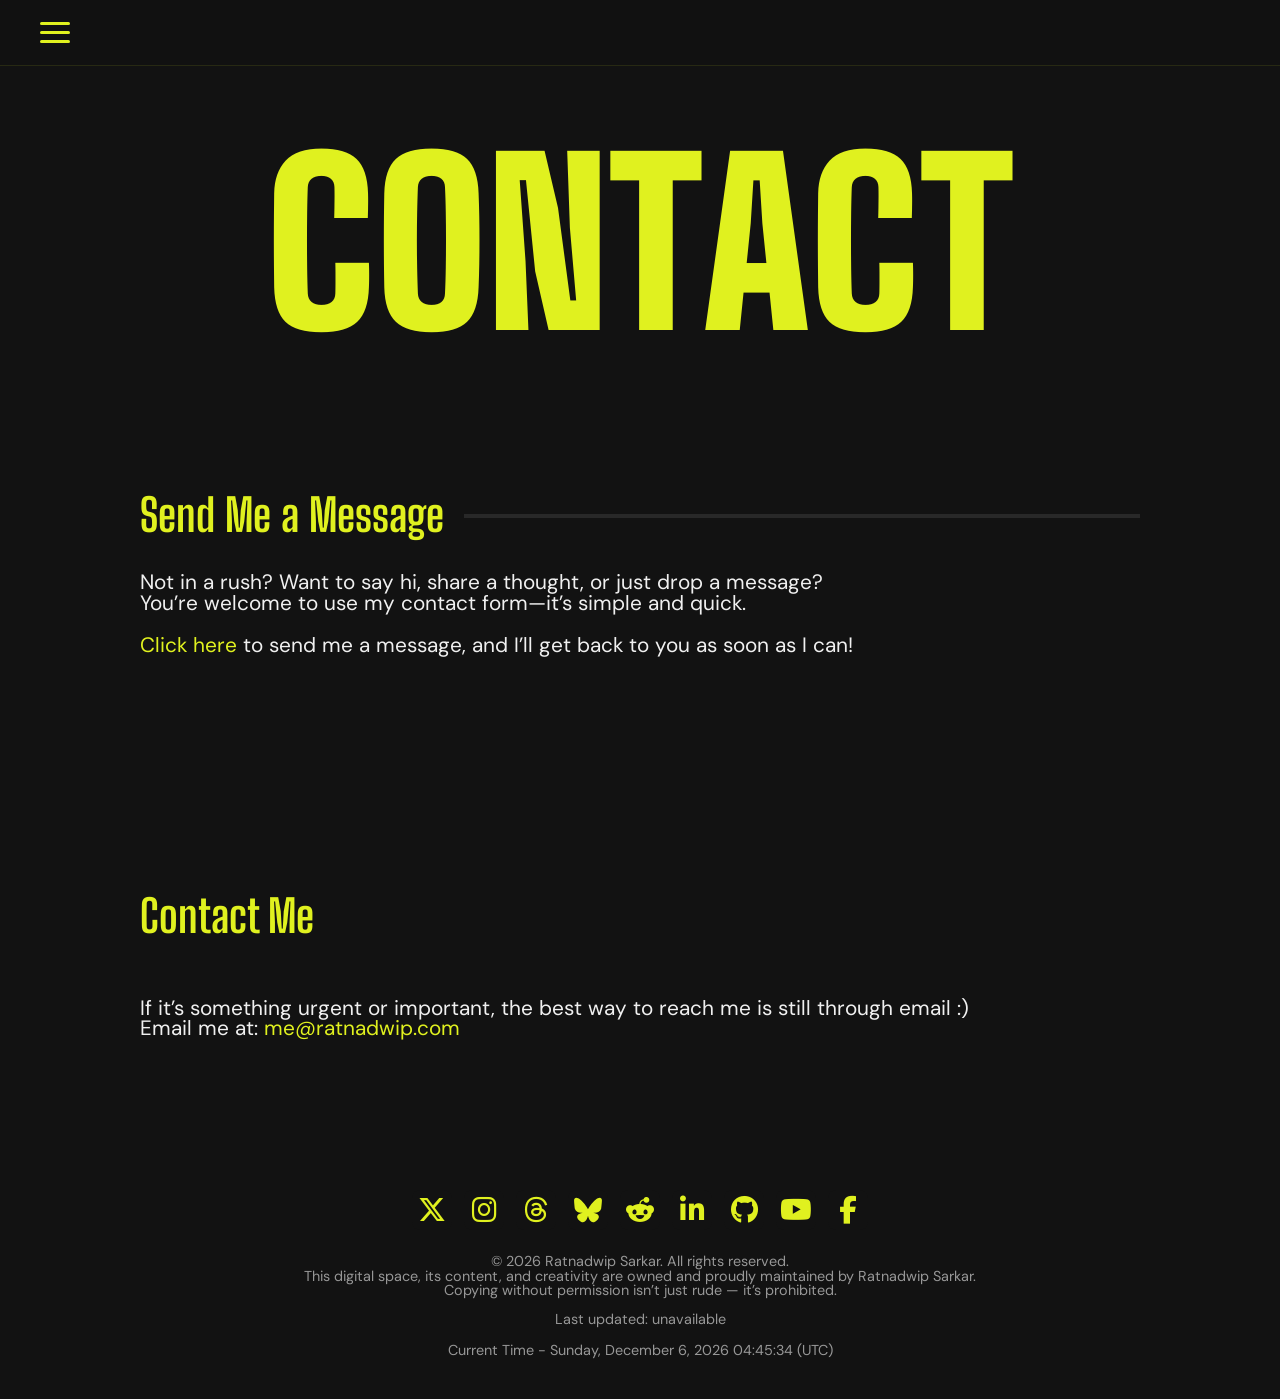
==== contact/index.html @ 2abebe7c "Add website pages, components and media assets Add full site content: root index and multiple sectio" ====
<!DOCTYPE html>
<html lang="en">
<head>
<!-- Google tag (gtag.js) -->
<script async src="https://www.googletagmanager.com/gtag/js?id=G-7RMRZEF68H"></script>
<script>
  window.dataLayer = window.dataLayer || [];
  function gtag(){dataLayer.push(arguments);}
  gtag('js', new Date());

  gtag('config', 'G-7RMRZEF68H');
</script>
  <meta charset="UTF-8" />
  <meta name="viewport" content="width=device-width, initial-scale=1.0" />
  <title>RealRatnadwip - Contact</title>
  <link rel="icon" href="../Media/Logo/128x128icon.png" type="image/x-icon">
  <link href="https://fonts.googleapis.com/css2?family=Big+Shoulders+Display:wght@700;900&family=DM+Sans:wght@300;400;500;600;700&display=swap" rel="stylesheet">
  <link rel="stylesheet" href="../style.css" />
  <meta name="description" content="Portfolio of Ratnadwip Sarkar, a digital designer and engineer blending creativity and technology.">
  <link rel="stylesheet" href="https://cdnjs.cloudflare.com/ajax/libs/font-awesome/6.5.0/css/all.min.css">
</head>
<body>

  <header id="header-placeholder" data-root="../"></header>


<!-- Inside <body> -->
<div class="name" id="home">
  <div class="line1">
    <span style="--i:1">C</span><span style="--i:2">O</span><span style="--i:3">N</span><span style="--i:4">T</span><span style="--i:5">A</span><span style="--i:6">C</span><span style="--i:7">T</span>
  </div>
</div> 
<br>

<section id="forms">
  <a class="section-header" href="../contactForms">
    Send Me a Message
    <div class="line"></div>
  </a>
  <p>Not in a rush? Want to say hi, share a thought, or just drop a message?<br>
    You’re welcome to use my contact form—it’s simple and quick.</p>
    <p><a href="../contactForms" class="highlight">Click here</a> to send me a message, and I’ll get back to you as soon as I can!</p>
  </section>
  
  <section id="contact">
    <p class="section-header">Contact Me</p>
    <p>If it’s something urgent or important, the best way to reach me is still through email :)<br>
      Email me at: <a href="mailto:me@ratnadwip.com" class="highlight" target="_blank">me@ratnadwip.com</a>
    </p>
  </section>
  
  <footer id="footer-placeholder" data-root="../"></footer>


  <script src="../script.js"></script>
</body>
</html>
---- style.css ----
/* ==========================================================================
   Variables (Centralized Website Styling)
   ========================================================================== */
:root {
  /* Background Colors */
  --bg-primary: #121212;
  --bg-primary-rgb: 18, 18, 18;
  --bg-secondary: #1e1e1e;

  /* Accent Colors */
  --accent-primary: #E0F11F;
  --accent-primary-rgb: 224, 241, 31;
  --accent-hover: #d7e214;

  /* Text Colors */
  --text-primary: #F0F0F0;
  --text-muted: #808080;

  /* Border Colors */
  --border-color: #282828;
  --border-light: #444;
  --border-focus: #777;

  /* Typography */
  --font-primary: 'DM Sans', sans-serif;
  --font-heading: 'Big Shoulders Display', sans-serif;
}

/* =========================================
   Base / General Styles
   ========================================= */
body {
  margin: 0;
  background-color: var(--bg-primary);
  color: var(--text-primary);
  font-family: var(--font-primary);
  scroll-behavior: smooth;
  padding-top: 80px;
}

html,
body {
  min-height: 100vh;
  scrollbar-width: none;
  /* Firefox */
  -ms-overflow-style: none;
  /* IE/Edge */
}

html::-webkit-scrollbar,
body::-webkit-scrollbar {
  display: none;
  /* Chrome, Safari, Edge */
}




/* =========================================
   Header & Navigation
   ========================================= */
/* New Header Layout */
header {
  position: fixed;
  top: 0;
  left: 0;
  width: 100%;
  background: rgba(var(--bg-primary-rgb), 0.8);
  backdrop-filter: blur(12px);
  -webkit-backdrop-filter: blur(12px);
  display: flex;
  align-items: center;
  padding: 20px 40px;
  z-index: 1000;
  box-sizing: border-box;
  border-bottom: 1px solid rgba(var(--accent-primary-rgb), 0.1);
}

/* Hamburger Icon */
.hamburger {
  cursor: pointer;
  display: flex;
  flex-direction: column;
  gap: 6px;
  width: 30px;
  height: 25px;
  justify-content: center;
  z-index: 1100;
}

.hamburger span {
  height: 3px;
  background: var(--accent-primary);
  width: 100%;
  border-radius: 3px;
  transition: 0.3s ease;
}

/* Cross Animation */
.hamburger.active span:nth-child(1) {
  transform: rotate(45deg) translate(6px, 6px);
}

.hamburger.active span:nth-child(2) {
  opacity: 0;
}

.hamburger.active span:nth-child(3) {
  transform: rotate(-45deg) translate(6px, -7px);
}

/* Mobile Nav Panel – Fully Hidden When Closed */
.mobile-nav {
  position: fixed;
  top: 0;
  left: -100%;
  width: 250px;
  height: 100vh;
  background-color: rgba(30, 30, 30, 0.95);
  backdrop-filter: blur(6px);
  display: flex;
  flex-direction: column;
  gap: 30px;
  padding: 100px 30px;
  box-shadow: 2px 0 20px rgba(0, 0, 0, 0.5);
  transition: left 0.4s ease;
  z-index: 1050;
}


.mobile-nav a {
  font-family: var(--font-heading);
  color: var(--text-primary);
  text-decoration: none;
  font-size: 1.8rem;
  font-weight: 700;
  line-height: 0.5;
  opacity: 0;
  transform: translateX(-10px);
  transition: opacity 0.4s ease, transform 0.4s ease;
}

.mobile-nav.open a {
  opacity: 1;
  transform: translateX(0);
}


.mobile-nav a:hover {
  color: var(--accent-primary);
  text-decoration: underline;

}

.mobile-nav.open {
  left: 0;
}


p {
  font-size: 0.9rem;
  font-weight: 400;
  color: var(--text-primary);
}

.tagline {
  font-family: var(--font-primary);
  font-weight: 500;
  color: var(--text-muted);
  text-align: center;
  margin-top: 1rem;
  margin-bottom: 2rem;
  letter-spacing: 1.2px;
  position: relative;
  z-index: 1;
}

.tagline {
  font-size: 0.6rem;
}

.introline {
  font-family: var(--font-primary);
  font-weight: 600;
  color: var(--text-primary);
  text-align: center;
  margin-top: 2rem;
  margin-bottom: 2rem;
  letter-spacing: 1px;
}

.introline {
  font-size: .70rem;
}


/* Animated Name */
.name {
  font-family: var(--font-heading);
  font-weight: 900;
  color: var(--accent-primary);
  text-align: center;
  margin-top: 30px;
  line-height: 1.2;
  animation: fadeIn 1s ease-in-out;
}

@keyframes fadeIn {
  from {
    opacity: 0
  }

  to {
    opacity: 1
  }
}

/* Base size for smallest screens */
.name {
  font-size: 3rem;
}

.subtitle {
  font-size: 1.2rem;
}

.section-header {
  font-size: 1.4rem;
  line-height: 1.6;
}

/* 400px and up */
@media (min-width: 400px) {
  .name {
    font-size: 5rem;
  }

  .section-header {
    font-size: 1.8rem;
    line-height: 1.6;
  }

  p {
    font-size: 1rem;
    line-height: 1;
  }
}

/* 500px and up */
@media (min-width: 500px) {
  .name {
    font-size: 6rem;
  }
}

/* 600px and up */
@media (min-width: 600px) {
  .name {
    font-size: 7rem;
  }

  .tagline {
    font-size: 0.8rem;
  }

  .introline {
    font-size: .85rem;
  }


  .section-header {
    font-size: 2.1rem;
  }

  p {
    font-size: 1.1rem;
  }
}

/* 700px and up */
@media (min-width: 700px) {
  .name {
    font-size: 8rem;
  }
}

/* 800px and up */
@media (min-width: 800px) {
  .name {
    font-size: 10rem;
  }

  .section-header {
    font-size: 2.5rem;
  }

  .subtitle {
    font-size: 1.8rem;
  }

  p {
    font-size: 1.2rem;
  }
}

/* 1000px and up */
@media (min-width: 1000px) {
  .name {
    font-size: 12rem;
  }

  .section-header {
    font-size: 2.8rem;
  }

  .introline {
    font-size: 1rem;
  }

  p {
    font-size: 1.3rem;
  }
}

/* 1200px and up */
@media (min-width: 1200px) {
  .name {
    font-size: 14rem;
  }

  .tagline {
    font-size: 1rem;
    margin-top: 2rem;
    margin-bottom: 2rem;
  }
}

/* 1400px and up */
@media (min-width: 1400px) {
  .name {
    font-size: 16rem;
  }

  .tagline {
    font-size: 1rem;
  }

  .introline {
    font-size: 1.25rem;
  }

  .subtitle {
    font-size: 2.5rem;
  }

  .section-header {
    font-size: 3rem;
  }

  p {
    font-size: 1.4rem;
  }
}

/* 2000px and up */
@media (min-width: 2000px) {
  .name {
    font-size: 18rem;
  }

  .tagline {
    font-size: 1.2rem;
  }

  .introline {
    font-size: 1.75rem;
  }

  .subtitle {
    font-size: 3rem;
  }

  .section-header {
    font-size: 3.2rem;
  }

  p {
    font-size: 1.5rem;
  }
}



.name .line1 span,
.name .line2 span {
  display: inline-block;
  opacity: 0;
  transform: translateY(30px);
  animation: slideIn 0.8s ease forwards;
}

.name .line1 span {
  animation-delay: calc(0.05s * var(--i));
}

.name .line2 span {
  animation-delay: calc(0.05s * (var(--i) + 8));
}

@keyframes slideIn {
  to {
    opacity: 1;
    transform: translateY(0);
  }
}

/* =========================================
   Sections & Layout
   ========================================= */
section {
  max-width: 1000px;
  margin: auto;
  padding: 80px 40px;
  opacity: 0;
  transform: translateY(50px);
  transition: opacity 0.8s ease, transform 0.8s ease;
}

section.reveal {
  opacity: 1;
  transform: translateY(0);
}

/* Highlight heading + arrow line */
.section-header {
  display: flex;
  align-items: center;
  gap: 20px;
  font-family: var(--font-heading);
  font-weight: 700;
  color: var(--accent-primary);
  cursor: pointer;
  text-decoration: none;
  position: relative;
}

.section-header .line {
  flex-grow: 1;
  height: 4px;
  background: var(--border-color);
  position: relative;
  transition: background 0.3s ease;
}


@keyframes lineShift {
  5% {
    background: linear-gradient(to right, var(--border-color) 99.88%, var(--accent-primary) 100%);
  }

  10% {
    background: linear-gradient(to right, var(--border-color) 99.51%, var(--accent-primary) 100%);
  }

  15% {
    background: linear-gradient(to right, var(--border-color) 98.91%, var(--accent-primary) 100%);
  }

  20% {
    background: linear-gradient(to right, var(--border-color) 98.09%, var(--accent-primary) 100%);
  }

  25% {
    background: linear-gradient(to right, var(--border-color) 97.07%, var(--accent-primary) 100%);
  }

  30% {
    background: linear-gradient(to right, var(--border-color) 95.88%, var(--accent-primary) 100%);
  }

  35% {
    background: linear-gradient(to right, var(--border-color) 94.54%, var(--accent-primary) 100%);
  }

  40% {
    background: linear-gradient(to right, var(--border-color) 93.09%, var(--accent-primary) 100%);
  }

  45% {
    background: linear-gradient(to right, var(--border-color) 91.56%, var(--accent-primary) 100%);
  }

  50% {
    background: linear-gradient(to right, var(--border-color) 90.00%, var(--accent-primary) 100%);
  }

  55% {
    background: linear-gradient(to right, var(--border-color) 88.44%, var(--accent-primary) 100%);
  }

  60% {
    background: linear-gradient(to right, var(--border-color) 86.91%, var(--accent-primary) 100%);
  }

  65% {
    background: linear-gradient(to right, var(--border-color) 85.46%, var(--accent-primary) 100%);
  }

  70% {
    background: linear-gradient(to right, var(--border-color) 84.12%, var(--accent-primary) 100%);
  }

  75% {
    background: linear-gradient(to right, var(--border-color) 82.93%, var(--accent-primary) 100%);
  }

  80% {
    background: linear-gradient(to right, var(--border-color) 81.91%, var(--accent-primary) 100%);
  }

  85% {
    background: linear-gradient(to right, var(--border-color) 81.09%, var(--accent-primary) 100%);
  }

  90% {
    background: linear-gradient(to right, var(--border-color) 80.49%, var(--accent-primary) 100%);
  }

  95% {
    background: linear-gradient(to right, var(--border-color) 80.12%, var(--accent-primary) 100%);
  }

  100% {
    background: linear-gradient(to right, var(--border-color) 80.00%, var(--accent-primary) 100%);
  }

}

.section-header:hover .line {
  animation: lineShift 0.2s forwards;
}



/* Subtitle */
.subtitle {
  color: var(--text-muted);
  margin-bottom: 10px;
}

/* =========================================
   Gallery / Portfolio Items
   ========================================= */
.gallery {
  display: grid;
  grid-template-columns: repeat(auto-fill, minmax(200px, 1fr));
  gap: 20px;
  margin-top: 30px;
}

.gallery img {
  width: 100%;
  height: auto;
  filter: grayscale(100%) contrast(1.25);
  transition: all 0.6s ease;
  transform: scale(1);
  border-radius: 8px;
  box-shadow: 0 4px 20px rgba(0, 0, 0, 0.2);

}



.gallery-item {
  position: relative;
  display: block;
  overflow: hidden;
  border-radius: 8px;
  border: 4px solid var(--accent-primary);
  transition: transform 0.6s ease;
  box-shadow: 0 4px 20px rgba(0, 0, 0, 0.2);
}

.gallery-item:hover {
  transform: scale(1.05);
  z-index: 2;
}

.gallery-item img {
  width: 100%;
  height: auto;
  display: block;
  filter: grayscale(100%) contrast(1.25);
  transition: filter 0.6s ease;
  border-radius: 4px;
  /* slight internal rounding */
}

.gallery-item:hover img {
  filter: none;
}

/* Overlay Text */
.overlay-text {
  position: absolute;
  top: 50%;
  left: 50%;
  transform: translate(-50%, -50%) scale(0.9);
  color: #0F0F0F;
  background-color: rgba(var(--accent-primary-rgb), 0.85);
  padding: 10px 20px;
  font-family: var(--font-heading);
  font-size: 1rem;
  border-radius: 6px;
  opacity: 0;
  transition: all 0.4s ease;
  pointer-events: none;
}

.gallery-item:hover .overlay-text {
  opacity: 1;
  transform: translate(-50%, -50%) scale(1);
}




.social-icons {
  display: flex;
  flex-wrap: wrap;
  gap: 12px;
  justify-content: center;
  /* Centers horizontally */
  align-items: center;
  /* Optional: aligns vertically in a container */
  padding: 10px 0;
}


.social-btn {
  width: 2.5rem;
  height: 2.5rem;
  display: flex;
  align-items: center;
  justify-content: center;
  background-color: var(--bg-primary);
  border-radius: 0.5rem;
  color: var(--accent-primary);
  transition: all 0.3s ease;
  font-size: 1.75rem;
  text-decoration: none;
}

.social-icons a {
  text-decoration: none;
}


/* Hover Effects */
.social-btn:hover {
  color: var(--text-primary);
  transform: scale(1.1);
}

.social-icons a:hover {
  text-decoration: none;
}


/* Platform-specific hover backgrounds */
.social-btn.twitter:hover {
  background-color: #000000;
}

.social-btn.instagram:hover {
  background: radial-gradient(circle at 30% 107%, #fdf497 0%, #fd5949 45%, #d6249f 60%, #285AEB 90%);
}

.social-btn.threads:hover {
  background-color: black;
}

.social-btn.bluesky:hover {
  background-color: #0073ff;
}

.social-btn.reddit:hover {
  background-color: #FF4500;
}

.social-btn.linkedin:hover {
  background-color: #0A66C2;
}

.social-btn.github:hover {
  background-color: #333;
}

.social-btn.youtube:hover i {
  color: #FF0000 !important;
  /* YouTube red */
}

.social-btn.youtube:hover {
  background-color: #FFFFFF;
  /* white background */
}

.social-btn.facebook:hover {
  background-color: #1877F2;
}

.social-icons a.bluesky {
  background-color: var(--bg-primary);
  width: 2.5rem;
  height: 2.5rem;
  display: inline-flex;
  align-items: center;
  justify-content: center;
  border-radius: 0.5rem;
  transition: background-color 0.3s ease, transform 0.3s ease;
  vertical-align: middle;
  padding: 0;
  box-sizing: border-box;
}

.social-icons a.bluesky:hover {
  background-color: #1DA1F2;
  /* use Twitter-like blue or customize */
  transform: scale(1.1);
}

.social-icons a.bluesky:hover .bsky-icon {
  fill: var(--text-primary);
}

.bsky-icon {
  width: 1.75rem;
  height: 1.75rem;
  transition: fill 0.3s ease;
  display: block;
}

.contact-form {
  max-width: 600px;
  margin: 30px auto;
  display: flex;
  flex-direction: column;
  gap: 16px;
  padding: 0 20px;
}

/* Input and textarea field styles */
.contact-form input[type="text"],
.contact-form input[type="email"],
.contact-form textarea {
  width: 100%;
  padding: 1rem;
  background-color: var(--bg-secondary);
  /* uniform background */
  border: 1px solid var(--border-light);
  /* subtle border, not in accent color */
  color: #f0f0f0;
  border-radius: 0.45rem;
  font-family: var(--font-primary);
  font-weight: 600;
  font-size: 0.95rem;
  outline: none;
  transition: border-color 0.3s ease;
}

.contact-form input:focus,
.contact-form textarea:focus {
  border-color: var(--border-focus);
  /* light highlight on focus */
}

.contact-form textarea {
  resize: none;
}

/* Submit button */
.submit-btn {
  width: fit-content;
  align-self: center;
  padding: 1rem 2rem;
  background-color: var(--accent-primary);
  border: none;
  border-radius: 0.65rem;
  color: var(--bg-primary);
  font-family: var(--font-heading);
  font-weight: 700;
  font-size: 1.2rem;
  cursor: pointer;
  box-shadow: 0 4px 10px rgba(var(--accent-primary-rgb), 0.4);
  transition: all 0.3s ease;
  transform: scale(1);
}

.submit-btn:hover {
  background-color: var(--accent-hover);
  box-shadow: 0 6px 14px rgba(var(--accent-primary-rgb), 0.6);
  transform: scale(1.05);
}

.submit-btn:active {
  transform: scale(0.95);
  box-shadow: 0 2px 6px rgba(var(--accent-primary-rgb), 0.4);
}

/* Highlight all links inside sections */
section a {
  color: var(--accent-primary);
  text-decoration: none;
  transition: color 0.3s ease;
}

section a:hover {
  text-decoration: underline;
}


.image-collection {
  max-width: 80%;
  margin: 5rem auto;
  column-count: 4;
  column-gap: 1rem;
}

@media (max-width: 1024px) {
  .image-collection {
    column-count: 2;
  }
}

@media (max-width: 600px) {
  .image-collection {
    column-count: 1;
  }
}

.image-card {
  display: inline-block;
  width: 100%;
  margin-bottom: 1rem;
  border-radius: 0.75rem;
  overflow: hidden;
  cursor: pointer;
  transition: transform 0.3s;
}

.image-card img {
  width: 100%;
  height: auto;
  display: block;
  border-radius: 0.75rem;
  object-fit: cover;
  transition: transform 0.3s;
}


.image-card:hover img {
  transform: scale(1.05);
}

.pr-image-collection {
  max-width: 80%;
  margin: 5rem auto;
  column-count: 3;
  column-gap: 1rem;
}

@media (max-width: 1024px) {
  .pr-image-collection {
    column-count: 2;
  }
}

@media (max-width: 600px) {
  .pr-image-collection {
    column-count: 1;
  }
}

.pr-image-card {
  display: inline-block;
  width: 100%;
  margin-bottom: 1rem;
  border-radius: 0.75rem;
  overflow: hidden;
  cursor: pointer;
  transition: transform 0.3s;
}

.pr-image-card img {
  width: 100%;
  height: auto;
  display: block;
  border-radius: 0.75rem;
  object-fit: cover;
  transition: transform 0.3s;
}


.pr-image-card:hover img {
  transform: scale(1.05);
}

/* Preview overlay */
.preview-layer {
  position: fixed;
  inset: 0;
  background-color: rgba(0, 0, 0, 0.75);
  backdrop-filter: blur(4px);
  display: flex;
  justify-content: center;
  align-items: center;
  padding: 0rem;
  z-index: 1001;
  animation: fadeIn 0.3s ease forwards;
}

.hidden {
  display: none;
}

.preview-box {
  padding-top: 3rem;
  max-width: 90vw;
  max-height: 90vh;
  text-align: center;
  animation: scaleUp 0.3s ease;
}

.preview-box img {
  max-width: 100%;
  max-height: 80vh;
  border-radius: 0.75rem;
  cursor: zoom-in;
  transition: transform 0.3s;
}

.preview-img.zoomed {
  transform: scale(1.25);
  cursor: zoom-out;
  transition: transform 0.3s ease;
}


.caption-text {
  margin-top: 0.5rem;
  font-family: var(--font-heading);
  font-weight: 700;
  color: var(--accent-primary);
  font-size: 1rem;
}

/* Close button */
.close-btn {
  background: none;
  border: none;
  color: white;
  font-size: 3rem;
  font-family: var(--font-heading);
  font-weight: 700;
  cursor: pointer;
  position: relative;
  top: 0;
  right: 0;
  float: right;
}

/* =========================================
   Animations
   ========================================= */
@keyframes fadeIn {
  from {
    opacity: 0;
  }

  to {
    opacity: 1;
  }
}

@keyframes scaleUp {
  from {
    transform: scale(0.8);
    opacity: 0;
  }

  to {
    transform: scale(1);
    opacity: 1;
  }
}

/* =========================================
   Footer Styles
   ========================================= */
.footerText {
  opacity: 0.6;
  /*pointer-events: none;*/
}

.footerPTag {
  font-size: 0.9rem;
}

footer {
  text-align: center;
  padding: 40px;
  font-size: 0.9rem;
  opacity: 1;
}
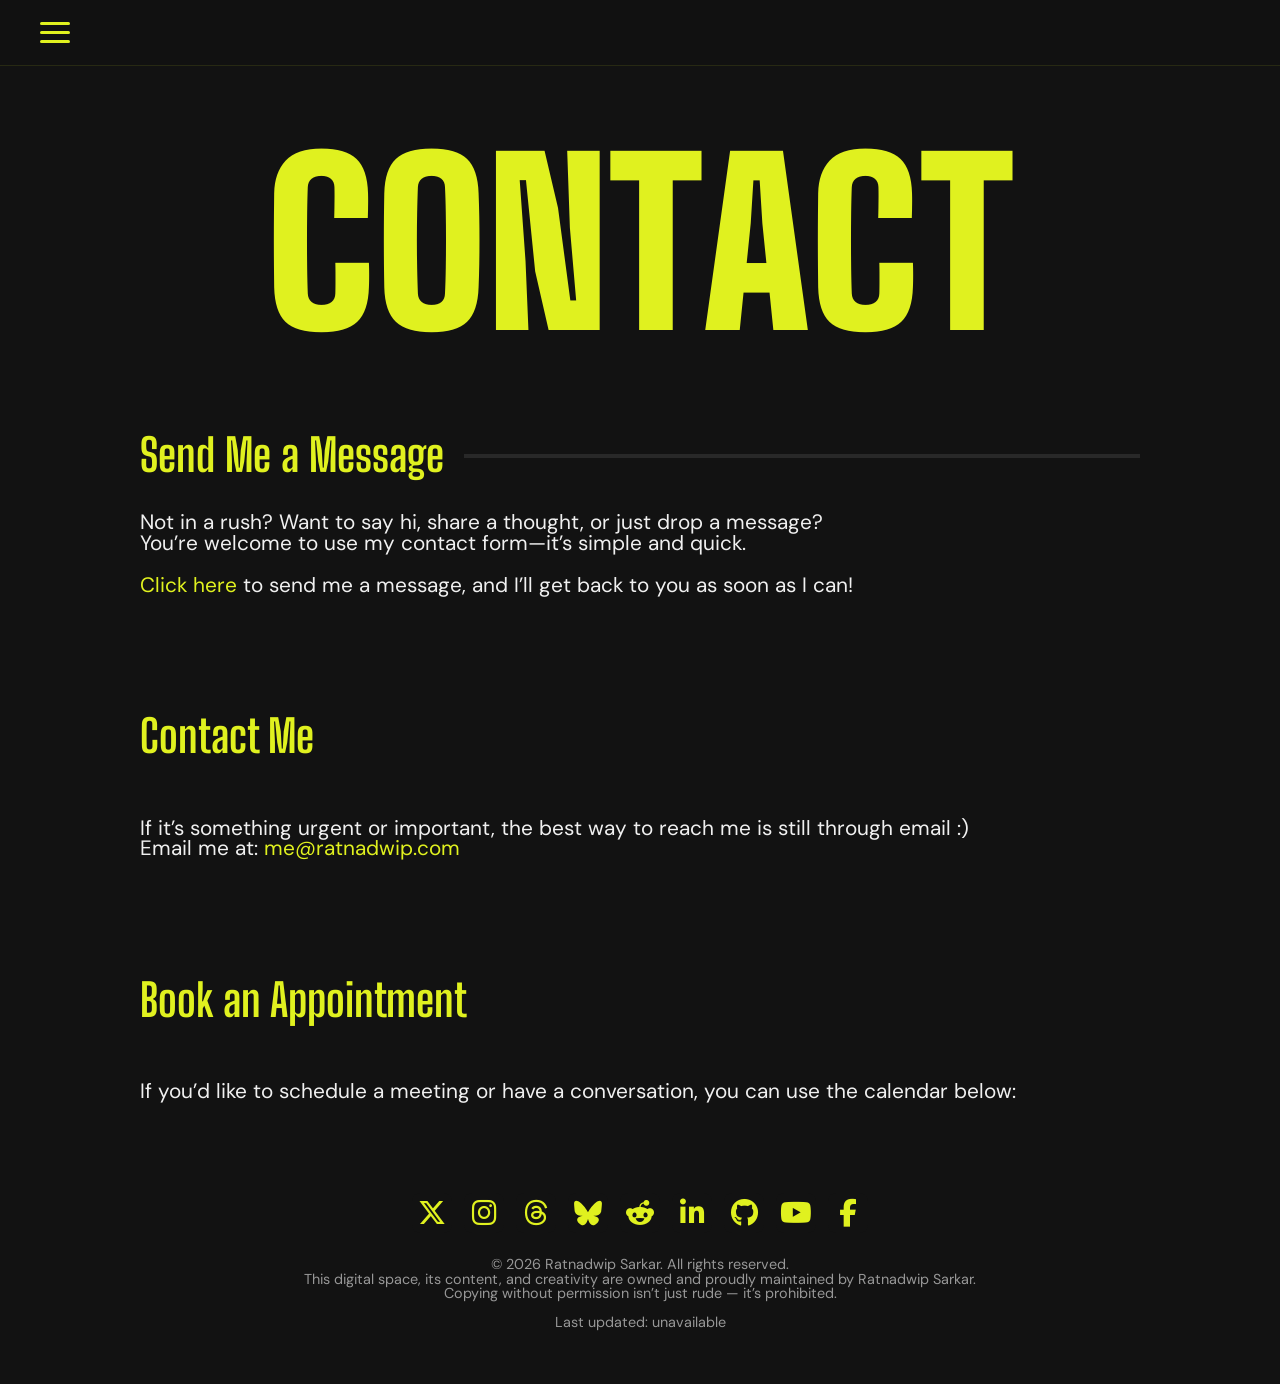
==== commit 27388c10: "Add Google Calendar booking and contact spacing Add an appointment booking integration via Google Ca" ====
--- a/contact/index.html
+++ b/contact/index.html
@@ -18,6 +18,14 @@
   <link rel="stylesheet" href="../style.css" />
   <meta name="description" content="Portfolio of Ratnadwip Sarkar, a digital designer and engineer blending creativity and technology.">
   <link rel="stylesheet" href="https://cdnjs.cloudflare.com/ajax/libs/font-awesome/6.5.0/css/all.min.css">
+  <style>
+    /* Priority override for contact page section spacing */
+    #forms,
+    #contact,
+    #appointment {
+      padding: 1.25em 1.25em !important;
+    }
+  </style>
 </head>
 <body>
 
@@ -48,6 +56,27 @@
       Email me at: <a href="mailto:me@ratnadwip.com" class="highlight" target="_blank">me@ratnadwip.com</a>
     </p>
   </section>
+  <section id="appointment">
+    <p class="section-header">Book an Appointment</p>
+    <p>If you’d like to schedule a meeting or have a conversation, you can use the calendar below:</p>
+    <!-- Google Calendar Appointment Scheduling begin -->
+    <link href="https://calendar.google.com/calendar/scheduling-button-script.css" rel="stylesheet">
+    <script src="https://calendar.google.com/calendar/scheduling-button-script.js" async></script>
+    <script>
+      (function() {
+        var target = document.currentScript;
+        window.addEventListener('load', function() {
+        calendar.schedulingButton.load({
+          url: 'https://calendar.google.com/calendar/appointments/schedules/AcZssZ3Uo7ErSanud4NzeSqJcDjqGqZLqJtGiATNUfhQsXEAXTK3i6PTPstqQ04Tn2AxQN4sZYbUnBGT?gv=true',
+          color: '#e0f11f',
+          label: 'Book an appointment',
+          target,
+        });
+      });
+    })();
+    </script>
+    <!-- end Google Calendar Appointment Scheduling -->
+  </section>
   
   <footer id="footer-placeholder" data-root="../"></footer>
 
--- a/style.css
+++ b/style.css
@@ -1,1015 +1,1015 @@
-/* ==========================================================================
-   Variables (Centralized Website Styling)
-   ========================================================================== */
-:root {
-  /* Background Colors */
-  --bg-primary: #121212;
-  --bg-primary-rgb: 18, 18, 18;
-  --bg-secondary: #1e1e1e;
-
-  /* Accent Colors */
-  --accent-primary: #E0F11F;
-  --accent-primary-rgb: 224, 241, 31;
-  --accent-hover: #d7e214;
-
-  /* Text Colors */
-  --text-primary: #F0F0F0;
-  --text-muted: #808080;
-
-  /* Border Colors */
-  --border-color: #282828;
-  --border-light: #444;
-  --border-focus: #777;
-
-  /* Typography */
-  --font-primary: 'DM Sans', sans-serif;
-  --font-heading: 'Big Shoulders Display', sans-serif;
-}
-
-/* =========================================
-   Base / General Styles
-   ========================================= */
-body {
-  margin: 0;
-  background-color: var(--bg-primary);
-  color: var(--text-primary);
-  font-family: var(--font-primary);
-  scroll-behavior: smooth;
-  padding-top: 80px;
-}
-
-html,
-body {
-  min-height: 100vh;
-  scrollbar-width: none;
-  /* Firefox */
-  -ms-overflow-style: none;
-  /* IE/Edge */
-}
-
-html::-webkit-scrollbar,
-body::-webkit-scrollbar {
-  display: none;
-  /* Chrome, Safari, Edge */
-}
-
-
-
-
-/* =========================================
-   Header & Navigation
-   ========================================= */
-/* New Header Layout */
-header {
-  position: fixed;
-  top: 0;
-  left: 0;
-  width: 100%;
-  background: rgba(var(--bg-primary-rgb), 0.8);
-  backdrop-filter: blur(12px);
-  -webkit-backdrop-filter: blur(12px);
-  display: flex;
-  align-items: center;
-  padding: 20px 40px;
-  z-index: 1000;
-  box-sizing: border-box;
-  border-bottom: 1px solid rgba(var(--accent-primary-rgb), 0.1);
-}
-
-/* Hamburger Icon */
-.hamburger {
-  cursor: pointer;
-  display: flex;
-  flex-direction: column;
-  gap: 6px;
-  width: 30px;
-  height: 25px;
-  justify-content: center;
-  z-index: 1100;
-}
-
-.hamburger span {
-  height: 3px;
-  background: var(--accent-primary);
-  width: 100%;
-  border-radius: 3px;
-  transition: 0.3s ease;
-}
-
-/* Cross Animation */
-.hamburger.active span:nth-child(1) {
-  transform: rotate(45deg) translate(6px, 6px);
-}
-
-.hamburger.active span:nth-child(2) {
-  opacity: 0;
-}
-
-.hamburger.active span:nth-child(3) {
-  transform: rotate(-45deg) translate(6px, -7px);
-}
-
-/* Mobile Nav Panel – Fully Hidden When Closed */
-.mobile-nav {
-  position: fixed;
-  top: 0;
-  left: -100%;
-  width: 250px;
-  height: 100vh;
-  background-color: rgba(30, 30, 30, 0.95);
-  backdrop-filter: blur(6px);
-  display: flex;
-  flex-direction: column;
-  gap: 30px;
-  padding: 100px 30px;
-  box-shadow: 2px 0 20px rgba(0, 0, 0, 0.5);
-  transition: left 0.4s ease;
-  z-index: 1050;
-}
-
-
-.mobile-nav a {
-  font-family: var(--font-heading);
-  color: var(--text-primary);
-  text-decoration: none;
-  font-size: 1.8rem;
-  font-weight: 700;
-  line-height: 0.5;
-  opacity: 0;
-  transform: translateX(-10px);
-  transition: opacity 0.4s ease, transform 0.4s ease;
-}
-
-.mobile-nav.open a {
-  opacity: 1;
-  transform: translateX(0);
-}
-
-
-.mobile-nav a:hover {
-  color: var(--accent-primary);
-  text-decoration: underline;
-
-}
-
-.mobile-nav.open {
-  left: 0;
-}
-
-
-p {
-  font-size: 0.9rem;
-  font-weight: 400;
-  color: var(--text-primary);
-}
-
-.tagline {
-  font-family: var(--font-primary);
-  font-weight: 500;
-  color: var(--text-muted);
-  text-align: center;
-  margin-top: 1rem;
-  margin-bottom: 2rem;
-  letter-spacing: 1.2px;
-  position: relative;
-  z-index: 1;
-}
-
-.tagline {
-  font-size: 0.6rem;
-}
-
-.introline {
-  font-family: var(--font-primary);
-  font-weight: 600;
-  color: var(--text-primary);
-  text-align: center;
-  margin-top: 2rem;
-  margin-bottom: 2rem;
-  letter-spacing: 1px;
-}
-
-.introline {
-  font-size: .70rem;
-}
-
-
-/* Animated Name */
-.name {
-  font-family: var(--font-heading);
-  font-weight: 900;
-  color: var(--accent-primary);
-  text-align: center;
-  margin-top: 30px;
-  line-height: 1.2;
-  animation: fadeIn 1s ease-in-out;
-}
-
-@keyframes fadeIn {
-  from {
-    opacity: 0
-  }
-
-  to {
-    opacity: 1
-  }
-}
-
-/* Base size for smallest screens */
-.name {
-  font-size: 3rem;
-}
-
-.subtitle {
-  font-size: 1.2rem;
-}
-
-.section-header {
-  font-size: 1.4rem;
-  line-height: 1.6;
-}
-
-/* 400px and up */
-@media (min-width: 400px) {
-  .name {
-    font-size: 5rem;
-  }
-
-  .section-header {
-    font-size: 1.8rem;
-    line-height: 1.6;
-  }
-
-  p {
-    font-size: 1rem;
-    line-height: 1;
-  }
-}
-
-/* 500px and up */
-@media (min-width: 500px) {
-  .name {
-    font-size: 6rem;
-  }
-}
-
-/* 600px and up */
-@media (min-width: 600px) {
-  .name {
-    font-size: 7rem;
-  }
-
-  .tagline {
-    font-size: 0.8rem;
-  }
-
-  .introline {
-    font-size: .85rem;
-  }
-
-
-  .section-header {
-    font-size: 2.1rem;
-  }
-
-  p {
-    font-size: 1.1rem;
-  }
-}
-
-/* 700px and up */
-@media (min-width: 700px) {
-  .name {
-    font-size: 8rem;
-  }
-}
-
-/* 800px and up */
-@media (min-width: 800px) {
-  .name {
-    font-size: 10rem;
-  }
-
-  .section-header {
-    font-size: 2.5rem;
-  }
-
-  .subtitle {
-    font-size: 1.8rem;
-  }
-
-  p {
-    font-size: 1.2rem;
-  }
-}
-
-/* 1000px and up */
-@media (min-width: 1000px) {
-  .name {
-    font-size: 12rem;
-  }
-
-  .section-header {
-    font-size: 2.8rem;
-  }
-
-  .introline {
-    font-size: 1rem;
-  }
-
-  p {
-    font-size: 1.3rem;
-  }
-}
-
-/* 1200px and up */
-@media (min-width: 1200px) {
-  .name {
-    font-size: 14rem;
-  }
-
-  .tagline {
-    font-size: 1rem;
-    margin-top: 2rem;
-    margin-bottom: 2rem;
-  }
-}
-
-/* 1400px and up */
-@media (min-width: 1400px) {
-  .name {
-    font-size: 16rem;
-  }
-
-  .tagline {
-    font-size: 1rem;
-  }
-
-  .introline {
-    font-size: 1.25rem;
-  }
-
-  .subtitle {
-    font-size: 2.5rem;
-  }
-
-  .section-header {
-    font-size: 3rem;
-  }
-
-  p {
-    font-size: 1.4rem;
-  }
-}
-
-/* 2000px and up */
-@media (min-width: 2000px) {
-  .name {
-    font-size: 18rem;
-  }
-
-  .tagline {
-    font-size: 1.2rem;
-  }
-
-  .introline {
-    font-size: 1.75rem;
-  }
-
-  .subtitle {
-    font-size: 3rem;
-  }
-
-  .section-header {
-    font-size: 3.2rem;
-  }
-
-  p {
-    font-size: 1.5rem;
-  }
-}
-
-
-
-.name .line1 span,
-.name .line2 span {
-  display: inline-block;
-  opacity: 0;
-  transform: translateY(30px);
-  animation: slideIn 0.8s ease forwards;
-}
-
-.name .line1 span {
-  animation-delay: calc(0.05s * var(--i));
-}
-
-.name .line2 span {
-  animation-delay: calc(0.05s * (var(--i) + 8));
-}
-
-@keyframes slideIn {
-  to {
-    opacity: 1;
-    transform: translateY(0);
-  }
-}
-
-/* =========================================
-   Sections & Layout
-   ========================================= */
-section {
-  max-width: 1000px;
-  margin: auto;
-  padding: 80px 40px;
-  opacity: 0;
-  transform: translateY(50px);
-  transition: opacity 0.8s ease, transform 0.8s ease;
-}
-
-section.reveal {
-  opacity: 1;
-  transform: translateY(0);
-}
-
-/* Highlight heading + arrow line */
-.section-header {
-  display: flex;
-  align-items: center;
-  gap: 20px;
-  font-family: var(--font-heading);
-  font-weight: 700;
-  color: var(--accent-primary);
-  cursor: pointer;
-  text-decoration: none;
-  position: relative;
-}
-
-.section-header .line {
-  flex-grow: 1;
-  height: 4px;
-  background: var(--border-color);
-  position: relative;
-  transition: background 0.3s ease;
-}
-
-
-@keyframes lineShift {
-  5% {
-    background: linear-gradient(to right, var(--border-color) 99.88%, var(--accent-primary) 100%);
-  }
-
-  10% {
-    background: linear-gradient(to right, var(--border-color) 99.51%, var(--accent-primary) 100%);
-  }
-
-  15% {
-    background: linear-gradient(to right, var(--border-color) 98.91%, var(--accent-primary) 100%);
-  }
-
-  20% {
-    background: linear-gradient(to right, var(--border-color) 98.09%, var(--accent-primary) 100%);
-  }
-
-  25% {
-    background: linear-gradient(to right, var(--border-color) 97.07%, var(--accent-primary) 100%);
-  }
-
-  30% {
-    background: linear-gradient(to right, var(--border-color) 95.88%, var(--accent-primary) 100%);
-  }
-
-  35% {
-    background: linear-gradient(to right, var(--border-color) 94.54%, var(--accent-primary) 100%);
-  }
-
-  40% {
-    background: linear-gradient(to right, var(--border-color) 93.09%, var(--accent-primary) 100%);
-  }
-
-  45% {
-    background: linear-gradient(to right, var(--border-color) 91.56%, var(--accent-primary) 100%);
-  }
-
-  50% {
-    background: linear-gradient(to right, var(--border-color) 90.00%, var(--accent-primary) 100%);
-  }
-
-  55% {
-    background: linear-gradient(to right, var(--border-color) 88.44%, var(--accent-primary) 100%);
-  }
-
-  60% {
-    background: linear-gradient(to right, var(--border-color) 86.91%, var(--accent-primary) 100%);
-  }
-
-  65% {
-    background: linear-gradient(to right, var(--border-color) 85.46%, var(--accent-primary) 100%);
-  }
-
-  70% {
-    background: linear-gradient(to right, var(--border-color) 84.12%, var(--accent-primary) 100%);
-  }
-
-  75% {
-    background: linear-gradient(to right, var(--border-color) 82.93%, var(--accent-primary) 100%);
-  }
-
-  80% {
-    background: linear-gradient(to right, var(--border-color) 81.91%, var(--accent-primary) 100%);
-  }
-
-  85% {
-    background: linear-gradient(to right, var(--border-color) 81.09%, var(--accent-primary) 100%);
-  }
-
-  90% {
-    background: linear-gradient(to right, var(--border-color) 80.49%, var(--accent-primary) 100%);
-  }
-
-  95% {
-    background: linear-gradient(to right, var(--border-color) 80.12%, var(--accent-primary) 100%);
-  }
-
-  100% {
-    background: linear-gradient(to right, var(--border-color) 80.00%, var(--accent-primary) 100%);
-  }
-
-}
-
-.section-header:hover .line {
-  animation: lineShift 0.2s forwards;
-}
-
-
-
-/* Subtitle */
-.subtitle {
-  color: var(--text-muted);
-  margin-bottom: 10px;
-}
-
-/* =========================================
-   Gallery / Portfolio Items
-   ========================================= */
-.gallery {
-  display: grid;
-  grid-template-columns: repeat(auto-fill, minmax(200px, 1fr));
-  gap: 20px;
-  margin-top: 30px;
-}
-
-.gallery img {
-  width: 100%;
-  height: auto;
-  filter: grayscale(100%) contrast(1.25);
-  transition: all 0.6s ease;
-  transform: scale(1);
-  border-radius: 8px;
-  box-shadow: 0 4px 20px rgba(0, 0, 0, 0.2);
-
-}
-
-
-
-.gallery-item {
-  position: relative;
-  display: block;
-  overflow: hidden;
-  border-radius: 8px;
-  border: 4px solid var(--accent-primary);
-  transition: transform 0.6s ease;
-  box-shadow: 0 4px 20px rgba(0, 0, 0, 0.2);
-}
-
-.gallery-item:hover {
-  transform: scale(1.05);
-  z-index: 2;
-}
-
-.gallery-item img {
-  width: 100%;
-  height: auto;
-  display: block;
-  filter: grayscale(100%) contrast(1.25);
-  transition: filter 0.6s ease;
-  border-radius: 4px;
-  /* slight internal rounding */
-}
-
-.gallery-item:hover img {
-  filter: none;
-}
-
-/* Overlay Text */
-.overlay-text {
-  position: absolute;
-  top: 50%;
-  left: 50%;
-  transform: translate(-50%, -50%) scale(0.9);
-  color: #0F0F0F;
-  background-color: rgba(var(--accent-primary-rgb), 0.85);
-  padding: 10px 20px;
-  font-family: var(--font-heading);
-  font-size: 1rem;
-  border-radius: 6px;
-  opacity: 0;
-  transition: all 0.4s ease;
-  pointer-events: none;
-}
-
-.gallery-item:hover .overlay-text {
-  opacity: 1;
-  transform: translate(-50%, -50%) scale(1);
-}
-
-
-
-
-.social-icons {
-  display: flex;
-  flex-wrap: wrap;
-  gap: 12px;
-  justify-content: center;
-  /* Centers horizontally */
-  align-items: center;
-  /* Optional: aligns vertically in a container */
-  padding: 10px 0;
-}
-
-
-.social-btn {
-  width: 2.5rem;
-  height: 2.5rem;
-  display: flex;
-  align-items: center;
-  justify-content: center;
-  background-color: var(--bg-primary);
-  border-radius: 0.5rem;
-  color: var(--accent-primary);
-  transition: all 0.3s ease;
-  font-size: 1.75rem;
-  text-decoration: none;
-}
-
-.social-icons a {
-  text-decoration: none;
-}
-
-
-/* Hover Effects */
-.social-btn:hover {
-  color: var(--text-primary);
-  transform: scale(1.1);
-}
-
-.social-icons a:hover {
-  text-decoration: none;
-}
-
-
-/* Platform-specific hover backgrounds */
-.social-btn.twitter:hover {
-  background-color: #000000;
-}
-
-.social-btn.instagram:hover {
-  background: radial-gradient(circle at 30% 107%, #fdf497 0%, #fd5949 45%, #d6249f 60%, #285AEB 90%);
-}
-
-.social-btn.threads:hover {
-  background-color: black;
-}
-
-.social-btn.bluesky:hover {
-  background-color: #0073ff;
-}
-
-.social-btn.reddit:hover {
-  background-color: #FF4500;
-}
-
-.social-btn.linkedin:hover {
-  background-color: #0A66C2;
-}
-
-.social-btn.github:hover {
-  background-color: #333;
-}
-
-.social-btn.youtube:hover i {
-  color: #FF0000 !important;
-  /* YouTube red */
-}
-
-.social-btn.youtube:hover {
-  background-color: #FFFFFF;
-  /* white background */
-}
-
-.social-btn.facebook:hover {
-  background-color: #1877F2;
-}
-
-.social-icons a.bluesky {
-  background-color: var(--bg-primary);
-  width: 2.5rem;
-  height: 2.5rem;
-  display: inline-flex;
-  align-items: center;
-  justify-content: center;
-  border-radius: 0.5rem;
-  transition: background-color 0.3s ease, transform 0.3s ease;
-  vertical-align: middle;
-  padding: 0;
-  box-sizing: border-box;
-}
-
-.social-icons a.bluesky:hover {
-  background-color: #1DA1F2;
-  /* use Twitter-like blue or customize */
-  transform: scale(1.1);
-}
-
-.social-icons a.bluesky:hover .bsky-icon {
-  fill: var(--text-primary);
-}
-
-.bsky-icon {
-  width: 1.75rem;
-  height: 1.75rem;
-  transition: fill 0.3s ease;
-  display: block;
-}
-
-.contact-form {
-  max-width: 600px;
-  margin: 30px auto;
-  display: flex;
-  flex-direction: column;
-  gap: 16px;
-  padding: 0 20px;
-}
-
-/* Input and textarea field styles */
-.contact-form input[type="text"],
-.contact-form input[type="email"],
-.contact-form textarea {
-  width: 100%;
-  padding: 1rem;
-  background-color: var(--bg-secondary);
-  /* uniform background */
-  border: 1px solid var(--border-light);
-  /* subtle border, not in accent color */
-  color: #f0f0f0;
-  border-radius: 0.45rem;
-  font-family: var(--font-primary);
-  font-weight: 600;
-  font-size: 0.95rem;
-  outline: none;
-  transition: border-color 0.3s ease;
-}
-
-.contact-form input:focus,
-.contact-form textarea:focus {
-  border-color: var(--border-focus);
-  /* light highlight on focus */
-}
-
-.contact-form textarea {
-  resize: none;
-}
-
-/* Submit button */
-.submit-btn {
-  width: fit-content;
-  align-self: center;
-  padding: 1rem 2rem;
-  background-color: var(--accent-primary);
-  border: none;
-  border-radius: 0.65rem;
-  color: var(--bg-primary);
-  font-family: var(--font-heading);
-  font-weight: 700;
-  font-size: 1.2rem;
-  cursor: pointer;
-  box-shadow: 0 4px 10px rgba(var(--accent-primary-rgb), 0.4);
-  transition: all 0.3s ease;
-  transform: scale(1);
-}
-
-.submit-btn:hover {
-  background-color: var(--accent-hover);
-  box-shadow: 0 6px 14px rgba(var(--accent-primary-rgb), 0.6);
-  transform: scale(1.05);
-}
-
-.submit-btn:active {
-  transform: scale(0.95);
-  box-shadow: 0 2px 6px rgba(var(--accent-primary-rgb), 0.4);
-}
-
-/* Highlight all links inside sections */
-section a {
-  color: var(--accent-primary);
-  text-decoration: none;
-  transition: color 0.3s ease;
-}
-
-section a:hover {
-  text-decoration: underline;
-}
-
-
-.image-collection {
-  max-width: 80%;
-  margin: 5rem auto;
-  column-count: 4;
-  column-gap: 1rem;
-}
-
-@media (max-width: 1024px) {
-  .image-collection {
-    column-count: 2;
-  }
-}
-
-@media (max-width: 600px) {
-  .image-collection {
-    column-count: 1;
-  }
-}
-
-.image-card {
-  display: inline-block;
-  width: 100%;
-  margin-bottom: 1rem;
-  border-radius: 0.75rem;
-  overflow: hidden;
-  cursor: pointer;
-  transition: transform 0.3s;
-}
-
-.image-card img {
-  width: 100%;
-  height: auto;
-  display: block;
-  border-radius: 0.75rem;
-  object-fit: cover;
-  transition: transform 0.3s;
-}
-
-
-.image-card:hover img {
-  transform: scale(1.05);
-}
-
-.pr-image-collection {
-  max-width: 80%;
-  margin: 5rem auto;
-  column-count: 3;
-  column-gap: 1rem;
-}
-
-@media (max-width: 1024px) {
-  .pr-image-collection {
-    column-count: 2;
-  }
-}
-
-@media (max-width: 600px) {
-  .pr-image-collection {
-    column-count: 1;
-  }
-}
-
-.pr-image-card {
-  display: inline-block;
-  width: 100%;
-  margin-bottom: 1rem;
-  border-radius: 0.75rem;
-  overflow: hidden;
-  cursor: pointer;
-  transition: transform 0.3s;
-}
-
-.pr-image-card img {
-  width: 100%;
-  height: auto;
-  display: block;
-  border-radius: 0.75rem;
-  object-fit: cover;
-  transition: transform 0.3s;
-}
-
-
-.pr-image-card:hover img {
-  transform: scale(1.05);
-}
-
-/* Preview overlay */
-.preview-layer {
-  position: fixed;
-  inset: 0;
-  background-color: rgba(0, 0, 0, 0.75);
-  backdrop-filter: blur(4px);
-  display: flex;
-  justify-content: center;
-  align-items: center;
-  padding: 0rem;
-  z-index: 1001;
-  animation: fadeIn 0.3s ease forwards;
-}
-
-.hidden {
-  display: none;
-}
-
-.preview-box {
-  padding-top: 3rem;
-  max-width: 90vw;
-  max-height: 90vh;
-  text-align: center;
-  animation: scaleUp 0.3s ease;
-}
-
-.preview-box img {
-  max-width: 100%;
-  max-height: 80vh;
-  border-radius: 0.75rem;
-  cursor: zoom-in;
-  transition: transform 0.3s;
-}
-
-.preview-img.zoomed {
-  transform: scale(1.25);
-  cursor: zoom-out;
-  transition: transform 0.3s ease;
-}
-
-
-.caption-text {
-  margin-top: 0.5rem;
-  font-family: var(--font-heading);
-  font-weight: 700;
-  color: var(--accent-primary);
-  font-size: 1rem;
-}
-
-/* Close button */
-.close-btn {
-  background: none;
-  border: none;
-  color: white;
-  font-size: 3rem;
-  font-family: var(--font-heading);
-  font-weight: 700;
-  cursor: pointer;
-  position: relative;
-  top: 0;
-  right: 0;
-  float: right;
-}
-
-/* =========================================
-   Animations
-   ========================================= */
-@keyframes fadeIn {
-  from {
-    opacity: 0;
-  }
-
-  to {
-    opacity: 1;
-  }
-}
-
-@keyframes scaleUp {
-  from {
-    transform: scale(0.8);
-    opacity: 0;
-  }
-
-  to {
-    transform: scale(1);
-    opacity: 1;
-  }
-}
-
-/* =========================================
-   Footer Styles
-   ========================================= */
-.footerText {
-  opacity: 0.6;
-  /*pointer-events: none;*/
-}
-
-.footerPTag {
-  font-size: 0.9rem;
-}
-
-footer {
-  text-align: center;
-  padding: 40px;
-  font-size: 0.9rem;
-  opacity: 1;
-}+/* ==========================================================================
+   Variables (Centralized Website Styling)
+   ========================================================================== */
+:root {
+  /* Background Colors */
+  --bg-primary: #121212;
+  --bg-primary-rgb: 18, 18, 18;
+  --bg-secondary: #1e1e1e;
+
+  /* Accent Colors */
+  --accent-primary: #E0F11F;
+  --accent-primary-rgb: 224, 241, 31;
+  --accent-hover: #d7e214;
+
+  /* Text Colors */
+  --text-primary: #F0F0F0;
+  --text-muted: #808080;
+
+  /* Border Colors */
+  --border-color: #282828;
+  --border-light: #444;
+  --border-focus: #777;
+
+  /* Typography */
+  --font-primary: 'DM Sans', sans-serif;
+  --font-heading: 'Big Shoulders Display', sans-serif;
+}
+
+/* =========================================
+   Base / General Styles
+   ========================================= */
+body {
+  margin: 0;
+  background-color: var(--bg-primary);
+  color: var(--text-primary);
+  font-family: var(--font-primary);
+  scroll-behavior: smooth;
+  padding-top: 80px;
+}
+
+html,
+body {
+  min-height: 100vh;
+  scrollbar-width: none;
+  /* Firefox */
+  -ms-overflow-style: none;
+  /* IE/Edge */
+}
+
+html::-webkit-scrollbar,
+body::-webkit-scrollbar {
+  display: none;
+  /* Chrome, Safari, Edge */
+}
+
+
+
+
+/* =========================================
+   Header & Navigation
+   ========================================= */
+/* New Header Layout */
+header {
+  position: fixed;
+  top: 0;
+  left: 0;
+  width: 100%;
+  background: rgba(var(--bg-primary-rgb), 0.8);
+  backdrop-filter: blur(12px);
+  -webkit-backdrop-filter: blur(12px);
+  display: flex;
+  align-items: center;
+  padding: 20px 40px;
+  z-index: 1000;
+  box-sizing: border-box;
+  border-bottom: 1px solid rgba(var(--accent-primary-rgb), 0.1);
+}
+
+/* Hamburger Icon */
+.hamburger {
+  cursor: pointer;
+  display: flex;
+  flex-direction: column;
+  gap: 6px;
+  width: 30px;
+  height: 25px;
+  justify-content: center;
+  z-index: 1100;
+}
+
+.hamburger span {
+  height: 3px;
+  background: var(--accent-primary);
+  width: 100%;
+  border-radius: 3px;
+  transition: 0.3s ease;
+}
+
+/* Cross Animation */
+.hamburger.active span:nth-child(1) {
+  transform: rotate(45deg) translate(6px, 6px);
+}
+
+.hamburger.active span:nth-child(2) {
+  opacity: 0;
+}
+
+.hamburger.active span:nth-child(3) {
+  transform: rotate(-45deg) translate(6px, -7px);
+}
+
+/* Mobile Nav Panel – Fully Hidden When Closed */
+.mobile-nav {
+  position: fixed;
+  top: 0;
+  left: -100%;
+  width: 250px;
+  height: 100vh;
+  background-color: rgba(30, 30, 30, 0.95);
+  backdrop-filter: blur(6px);
+  display: flex;
+  flex-direction: column;
+  gap: 30px;
+  padding: 100px 30px;
+  box-shadow: 2px 0 20px rgba(0, 0, 0, 0.5);
+  transition: left 0.4s ease;
+  z-index: 1050;
+}
+
+
+.mobile-nav a {
+  font-family: var(--font-heading);
+  color: var(--text-primary);
+  text-decoration: none;
+  font-size: 1.8rem;
+  font-weight: 700;
+  line-height: 0.5;
+  opacity: 0;
+  transform: translateX(-10px);
+  transition: opacity 0.4s ease, transform 0.4s ease;
+}
+
+.mobile-nav.open a {
+  opacity: 1;
+  transform: translateX(0);
+}
+
+
+.mobile-nav a:hover {
+  color: var(--accent-primary);
+  text-decoration: underline;
+
+}
+
+.mobile-nav.open {
+  left: 0;
+}
+
+
+p {
+  font-size: 0.9rem;
+  font-weight: 400;
+  color: var(--text-primary);
+}
+
+.tagline {
+  font-family: var(--font-primary);
+  font-weight: 500;
+  color: var(--text-muted);
+  text-align: center;
+  margin-top: 1rem;
+  margin-bottom: 2rem;
+  letter-spacing: 1.2px;
+  position: relative;
+  z-index: 1;
+}
+
+.tagline {
+  font-size: 0.6rem;
+}
+
+.introline {
+  font-family: var(--font-primary);
+  font-weight: 600;
+  color: var(--text-primary);
+  text-align: center;
+  margin-top: 2rem;
+  margin-bottom: 2rem;
+  letter-spacing: 1px;
+}
+
+.introline {
+  font-size: .70rem;
+}
+
+
+/* Animated Name */
+.name {
+  font-family: var(--font-heading);
+  font-weight: 900;
+  color: var(--accent-primary);
+  text-align: center;
+  margin-top: 30px;
+  line-height: 1.2;
+  animation: fadeIn 1s ease-in-out;
+}
+
+@keyframes fadeIn {
+  from {
+    opacity: 0
+  }
+
+  to {
+    opacity: 1
+  }
+}
+
+/* Base size for smallest screens */
+.name {
+  font-size: 3rem;
+}
+
+.subtitle {
+  font-size: 1.2rem;
+}
+
+.section-header {
+  font-size: 1.4rem;
+  line-height: 1.6;
+}
+
+/* 400px and up */
+@media (min-width: 400px) {
+  .name {
+    font-size: 5rem;
+  }
+
+  .section-header {
+    font-size: 1.8rem;
+    line-height: 1.6;
+  }
+
+  p {
+    font-size: 1rem;
+    line-height: 1;
+  }
+}
+
+/* 500px and up */
+@media (min-width: 500px) {
+  .name {
+    font-size: 6rem;
+  }
+}
+
+/* 600px and up */
+@media (min-width: 600px) {
+  .name {
+    font-size: 7rem;
+  }
+
+  .tagline {
+    font-size: 0.8rem;
+  }
+
+  .introline {
+    font-size: .85rem;
+  }
+
+
+  .section-header {
+    font-size: 2.1rem;
+  }
+
+  p {
+    font-size: 1.1rem;
+  }
+}
+
+/* 700px and up */
+@media (min-width: 700px) {
+  .name {
+    font-size: 8rem;
+  }
+}
+
+/* 800px and up */
+@media (min-width: 800px) {
+  .name {
+    font-size: 10rem;
+  }
+
+  .section-header {
+    font-size: 2.5rem;
+  }
+
+  .subtitle {
+    font-size: 1.8rem;
+  }
+
+  p {
+    font-size: 1.2rem;
+  }
+}
+
+/* 1000px and up */
+@media (min-width: 1000px) {
+  .name {
+    font-size: 12rem;
+  }
+
+  .section-header {
+    font-size: 2.8rem;
+  }
+
+  .introline {
+    font-size: 1rem;
+  }
+
+  p {
+    font-size: 1.3rem;
+  }
+}
+
+/* 1200px and up */
+@media (min-width: 1200px) {
+  .name {
+    font-size: 14rem;
+  }
+
+  .tagline {
+    font-size: 1rem;
+    margin-top: 2rem;
+    margin-bottom: 2rem;
+  }
+}
+
+/* 1400px and up */
+@media (min-width: 1400px) {
+  .name {
+    font-size: 16rem;
+  }
+
+  .tagline {
+    font-size: 1rem;
+  }
+
+  .introline {
+    font-size: 1.25rem;
+  }
+
+  .subtitle {
+    font-size: 2.5rem;
+  }
+
+  .section-header {
+    font-size: 3rem;
+  }
+
+  p {
+    font-size: 1.4rem;
+  }
+}
+
+/* 2000px and up */
+@media (min-width: 2000px) {
+  .name {
+    font-size: 18rem;
+  }
+
+  .tagline {
+    font-size: 1.2rem;
+  }
+
+  .introline {
+    font-size: 1.75rem;
+  }
+
+  .subtitle {
+    font-size: 3rem;
+  }
+
+  .section-header {
+    font-size: 3.2rem;
+  }
+
+  p {
+    font-size: 1.5rem;
+  }
+}
+
+
+
+.name .line1 span,
+.name .line2 span {
+  display: inline-block;
+  opacity: 0;
+  transform: translateY(30px);
+  animation: slideIn 0.8s ease forwards;
+}
+
+.name .line1 span {
+  animation-delay: calc(0.05s * var(--i));
+}
+
+.name .line2 span {
+  animation-delay: calc(0.05s * (var(--i) + 8));
+}
+
+@keyframes slideIn {
+  to {
+    opacity: 1;
+    transform: translateY(0);
+  }
+}
+
+/* =========================================
+   Sections & Layout
+   ========================================= */
+section {
+  max-width: 1000px;
+  margin: auto;
+  padding: 80px 40px;
+  opacity: 0;
+  transform: translateY(50px);
+  transition: opacity 0.8s ease, transform 0.8s ease;
+}
+
+section.reveal {
+  opacity: 1;
+  transform: translateY(0);
+}
+
+/* Highlight heading + arrow line */
+.section-header {
+  display: flex;
+  align-items: center;
+  gap: 20px;
+  font-family: var(--font-heading);
+  font-weight: 700;
+  color: var(--accent-primary);
+  cursor: pointer;
+  text-decoration: none;
+  position: relative;
+}
+
+.section-header .line {
+  flex-grow: 1;
+  height: 4px;
+  background: var(--border-color);
+  position: relative;
+  transition: background 0.3s ease;
+}
+
+
+@keyframes lineShift {
+  5% {
+    background: linear-gradient(to right, var(--border-color) 99.88%, var(--accent-primary) 100%);
+  }
+
+  10% {
+    background: linear-gradient(to right, var(--border-color) 99.51%, var(--accent-primary) 100%);
+  }
+
+  15% {
+    background: linear-gradient(to right, var(--border-color) 98.91%, var(--accent-primary) 100%);
+  }
+
+  20% {
+    background: linear-gradient(to right, var(--border-color) 98.09%, var(--accent-primary) 100%);
+  }
+
+  25% {
+    background: linear-gradient(to right, var(--border-color) 97.07%, var(--accent-primary) 100%);
+  }
+
+  30% {
+    background: linear-gradient(to right, var(--border-color) 95.88%, var(--accent-primary) 100%);
+  }
+
+  35% {
+    background: linear-gradient(to right, var(--border-color) 94.54%, var(--accent-primary) 100%);
+  }
+
+  40% {
+    background: linear-gradient(to right, var(--border-color) 93.09%, var(--accent-primary) 100%);
+  }
+
+  45% {
+    background: linear-gradient(to right, var(--border-color) 91.56%, var(--accent-primary) 100%);
+  }
+
+  50% {
+    background: linear-gradient(to right, var(--border-color) 90.00%, var(--accent-primary) 100%);
+  }
+
+  55% {
+    background: linear-gradient(to right, var(--border-color) 88.44%, var(--accent-primary) 100%);
+  }
+
+  60% {
+    background: linear-gradient(to right, var(--border-color) 86.91%, var(--accent-primary) 100%);
+  }
+
+  65% {
+    background: linear-gradient(to right, var(--border-color) 85.46%, var(--accent-primary) 100%);
+  }
+
+  70% {
+    background: linear-gradient(to right, var(--border-color) 84.12%, var(--accent-primary) 100%);
+  }
+
+  75% {
+    background: linear-gradient(to right, var(--border-color) 82.93%, var(--accent-primary) 100%);
+  }
+
+  80% {
+    background: linear-gradient(to right, var(--border-color) 81.91%, var(--accent-primary) 100%);
+  }
+
+  85% {
+    background: linear-gradient(to right, var(--border-color) 81.09%, var(--accent-primary) 100%);
+  }
+
+  90% {
+    background: linear-gradient(to right, var(--border-color) 80.49%, var(--accent-primary) 100%);
+  }
+
+  95% {
+    background: linear-gradient(to right, var(--border-color) 80.12%, var(--accent-primary) 100%);
+  }
+
+  100% {
+    background: linear-gradient(to right, var(--border-color) 80.00%, var(--accent-primary) 100%);
+  }
+
+}
+
+.section-header:hover .line {
+  animation: lineShift 0.2s forwards;
+}
+
+
+
+/* Subtitle */
+.subtitle {
+  color: var(--text-muted);
+  margin-bottom: 10px;
+}
+
+/* =========================================
+   Gallery / Portfolio Items
+   ========================================= */
+.gallery {
+  display: grid;
+  grid-template-columns: repeat(auto-fill, minmax(200px, 1fr));
+  gap: 20px;
+  margin-top: 30px;
+}
+
+.gallery img {
+  width: 100%;
+  height: auto;
+  filter: grayscale(100%) contrast(1.25);
+  transition: all 0.6s ease;
+  transform: scale(1);
+  border-radius: 8px;
+  box-shadow: 0 4px 20px rgba(0, 0, 0, 0.2);
+
+}
+
+
+
+.gallery-item {
+  position: relative;
+  display: block;
+  overflow: hidden;
+  border-radius: 8px;
+  border: 4px solid var(--accent-primary);
+  transition: transform 0.6s ease;
+  box-shadow: 0 4px 20px rgba(0, 0, 0, 0.2);
+}
+
+.gallery-item:hover {
+  transform: scale(1.05);
+  z-index: 2;
+}
+
+.gallery-item img {
+  width: 100%;
+  height: auto;
+  display: block;
+  filter: grayscale(100%) contrast(1.25);
+  transition: filter 0.6s ease;
+  border-radius: 4px;
+  /* slight internal rounding */
+}
+
+.gallery-item:hover img {
+  filter: none;
+}
+
+/* Overlay Text */
+.overlay-text {
+  position: absolute;
+  top: 50%;
+  left: 50%;
+  transform: translate(-50%, -50%) scale(0.9);
+  color: #0F0F0F;
+  background-color: rgba(var(--accent-primary-rgb), 0.85);
+  padding: 10px 20px;
+  font-family: var(--font-heading);
+  font-size: 1rem;
+  border-radius: 6px;
+  opacity: 0;
+  transition: all 0.4s ease;
+  pointer-events: none;
+}
+
+.gallery-item:hover .overlay-text {
+  opacity: 1;
+  transform: translate(-50%, -50%) scale(1);
+}
+
+
+
+
+.social-icons {
+  display: flex;
+  flex-wrap: wrap;
+  gap: 12px;
+  justify-content: center;
+  /* Centers horizontally */
+  align-items: center;
+  /* Optional: aligns vertically in a container */
+  padding: 10px 0;
+}
+
+
+.social-btn {
+  width: 2.5rem;
+  height: 2.5rem;
+  display: flex;
+  align-items: center;
+  justify-content: center;
+  background-color: var(--bg-primary);
+  border-radius: 0.5rem;
+  color: var(--accent-primary);
+  transition: all 0.3s ease;
+  font-size: 1.75rem;
+  text-decoration: none;
+}
+
+.social-icons a {
+  text-decoration: none;
+}
+
+
+/* Hover Effects */
+.social-btn:hover {
+  color: var(--text-primary);
+  transform: scale(1.1);
+}
+
+.social-icons a:hover {
+  text-decoration: none;
+}
+
+
+/* Platform-specific hover backgrounds */
+.social-btn.twitter:hover {
+  background-color: #000000;
+}
+
+.social-btn.instagram:hover {
+  background: radial-gradient(circle at 30% 107%, #fdf497 0%, #fd5949 45%, #d6249f 60%, #285AEB 90%);
+}
+
+.social-btn.threads:hover {
+  background-color: black;
+}
+
+.social-btn.bluesky:hover {
+  background-color: #0073ff;
+}
+
+.social-btn.reddit:hover {
+  background-color: #FF4500;
+}
+
+.social-btn.linkedin:hover {
+  background-color: #0A66C2;
+}
+
+.social-btn.github:hover {
+  background-color: #333;
+}
+
+.social-btn.youtube:hover i {
+  color: #FF0000 !important;
+  /* YouTube red */
+}
+
+.social-btn.youtube:hover {
+  background-color: #FFFFFF;
+  /* white background */
+}
+
+.social-btn.facebook:hover {
+  background-color: #1877F2;
+}
+
+.social-icons a.bluesky {
+  background-color: var(--bg-primary);
+  width: 2.5rem;
+  height: 2.5rem;
+  display: inline-flex;
+  align-items: center;
+  justify-content: center;
+  border-radius: 0.5rem;
+  transition: background-color 0.3s ease, transform 0.3s ease;
+  vertical-align: middle;
+  padding: 0;
+  box-sizing: border-box;
+}
+
+.social-icons a.bluesky:hover {
+  background-color: #1DA1F2;
+  /* use Twitter-like blue or customize */
+  transform: scale(1.1);
+}
+
+.social-icons a.bluesky:hover .bsky-icon {
+  fill: var(--text-primary);
+}
+
+.bsky-icon {
+  width: 1.75rem;
+  height: 1.75rem;
+  transition: fill 0.3s ease;
+  display: block;
+}
+
+.contact-form {
+  max-width: 600px;
+  margin: 30px auto;
+  display: flex;
+  flex-direction: column;
+  gap: 16px;
+  padding: 0 20px;
+}
+
+/* Input and textarea field styles */
+.contact-form input[type="text"],
+.contact-form input[type="email"],
+.contact-form textarea {
+  width: 100%;
+  padding: 1rem;
+  background-color: var(--bg-secondary);
+  /* uniform background */
+  border: 1px solid var(--border-light);
+  /* subtle border, not in accent color */
+  color: #f0f0f0;
+  border-radius: 0.45rem;
+  font-family: var(--font-primary);
+  font-weight: 600;
+  font-size: 0.95rem;
+  outline: none;
+  transition: border-color 0.3s ease;
+}
+
+.contact-form input:focus,
+.contact-form textarea:focus {
+  border-color: var(--border-focus);
+  /* light highlight on focus */
+}
+
+.contact-form textarea {
+  resize: none;
+}
+
+/* Submit button */
+.submit-btn {
+  width: fit-content;
+  align-self: center;
+  padding: 1rem 2rem;
+  background-color: var(--accent-primary);
+  border: none;
+  border-radius: 0.65rem;
+  color: var(--bg-primary);
+  font-family: var(--font-heading);
+  font-weight: 700;
+  font-size: 1.2rem;
+  cursor: pointer;
+  box-shadow: 0 4px 10px rgba(var(--accent-primary-rgb), 0.4);
+  transition: all 0.3s ease;
+  transform: scale(1);
+}
+
+.submit-btn:hover {
+  background-color: var(--accent-hover);
+  box-shadow: 0 6px 14px rgba(var(--accent-primary-rgb), 0.6);
+  transform: scale(1.05);
+}
+
+.submit-btn:active {
+  transform: scale(0.95);
+  box-shadow: 0 2px 6px rgba(var(--accent-primary-rgb), 0.4);
+}
+
+/* Highlight all links inside sections */
+section a {
+  color: var(--accent-primary);
+  text-decoration: none;
+  transition: color 0.3s ease;
+}
+
+section a:hover {
+  text-decoration: underline;
+}
+
+
+.image-collection {
+  max-width: 80%;
+  margin: 5rem auto;
+  column-count: 4;
+  column-gap: 1rem;
+}
+
+@media (max-width: 1024px) {
+  .image-collection {
+    column-count: 2;
+  }
+}
+
+@media (max-width: 600px) {
+  .image-collection {
+    column-count: 1;
+  }
+}
+
+.image-card {
+  display: inline-block;
+  width: 100%;
+  margin-bottom: 1rem;
+  border-radius: 0.75rem;
+  overflow: hidden;
+  cursor: pointer;
+  transition: transform 0.3s;
+}
+
+.image-card img {
+  width: 100%;
+  height: auto;
+  display: block;
+  border-radius: 0.75rem;
+  object-fit: cover;
+  transition: transform 0.3s;
+}
+
+
+.image-card:hover img {
+  transform: scale(1.05);
+}
+
+.pr-image-collection {
+  max-width: 80%;
+  margin: 5rem auto;
+  column-count: 3;
+  column-gap: 1rem;
+}
+
+@media (max-width: 1024px) {
+  .pr-image-collection {
+    column-count: 2;
+  }
+}
+
+@media (max-width: 600px) {
+  .pr-image-collection {
+    column-count: 1;
+  }
+}
+
+.pr-image-card {
+  display: inline-block;
+  width: 100%;
+  margin-bottom: 1rem;
+  border-radius: 0.75rem;
+  overflow: hidden;
+  cursor: pointer;
+  transition: transform 0.3s;
+}
+
+.pr-image-card img {
+  width: 100%;
+  height: auto;
+  display: block;
+  border-radius: 0.75rem;
+  object-fit: cover;
+  transition: transform 0.3s;
+}
+
+
+.pr-image-card:hover img {
+  transform: scale(1.05);
+}
+
+/* Preview overlay */
+.preview-layer {
+  position: fixed;
+  inset: 0;
+  background-color: rgba(0, 0, 0, 0.75);
+  backdrop-filter: blur(4px);
+  display: flex;
+  justify-content: center;
+  align-items: center;
+  padding: 0rem;
+  z-index: 1001;
+  animation: fadeIn 0.3s ease forwards;
+}
+
+.hidden {
+  display: none;
+}
+
+.preview-box {
+  padding-top: 3rem;
+  max-width: 90vw;
+  max-height: 90vh;
+  text-align: center;
+  animation: scaleUp 0.3s ease;
+}
+
+.preview-box img {
+  max-width: 100%;
+  max-height: 80vh;
+  border-radius: 0.75rem;
+  cursor: zoom-in;
+  transition: transform 0.3s;
+}
+
+.preview-img.zoomed {
+  transform: scale(1.25);
+  cursor: zoom-out;
+  transition: transform 0.3s ease;
+}
+
+
+.caption-text {
+  margin-top: 0.5rem;
+  font-family: var(--font-heading);
+  font-weight: 700;
+  color: var(--accent-primary);
+  font-size: 1rem;
+}
+
+/* Close button */
+.close-btn {
+  background: none;
+  border: none;
+  color: white;
+  font-size: 3rem;
+  font-family: var(--font-heading);
+  font-weight: 700;
+  cursor: pointer;
+  position: relative;
+  top: 0;
+  right: 0;
+  float: right;
+}
+
+/* =========================================
+   Animations
+   ========================================= */
+@keyframes fadeIn {
+  from {
+    opacity: 0;
+  }
+
+  to {
+    opacity: 1;
+  }
+}
+
+@keyframes scaleUp {
+  from {
+    transform: scale(0.8);
+    opacity: 0;
+  }
+
+  to {
+    transform: scale(1);
+    opacity: 1;
+  }
+}
+
+/* =========================================
+   Footer Styles
+   ========================================= */
+.footerText {
+  opacity: 0.6;
+  /*pointer-events: none;*/
+}
+
+.footerPTag {
+  font-size: 0.9rem;
+}
+
+footer {
+  text-align: center;
+  padding: 40px;
+  font-size: 0.9rem;
+  opacity: 1;
+}
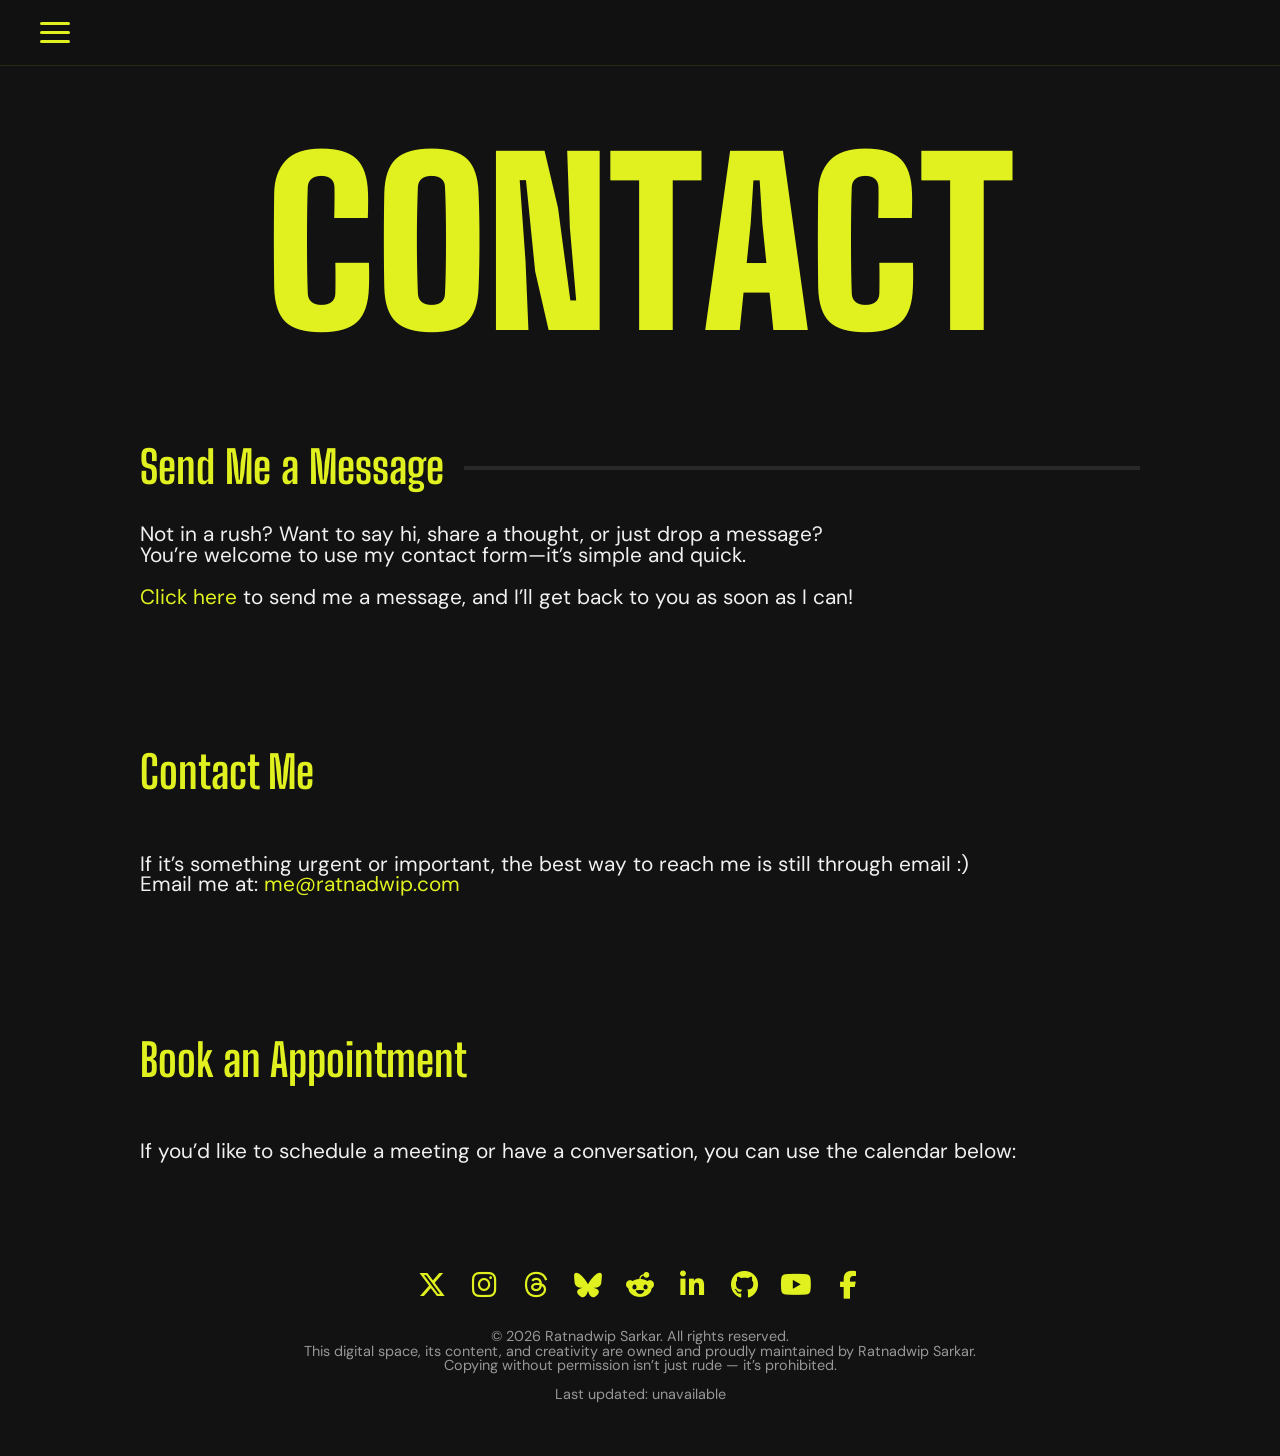
==== commit 6c48caaf: "Update index.html" ====
--- a/contact/index.html
+++ b/contact/index.html
@@ -23,7 +23,7 @@
     #forms,
     #contact,
     #appointment {
-      padding: 1.25em 1.25em !important;
+      padding: 2em 2em !important;
     }
   </style>
 </head>
